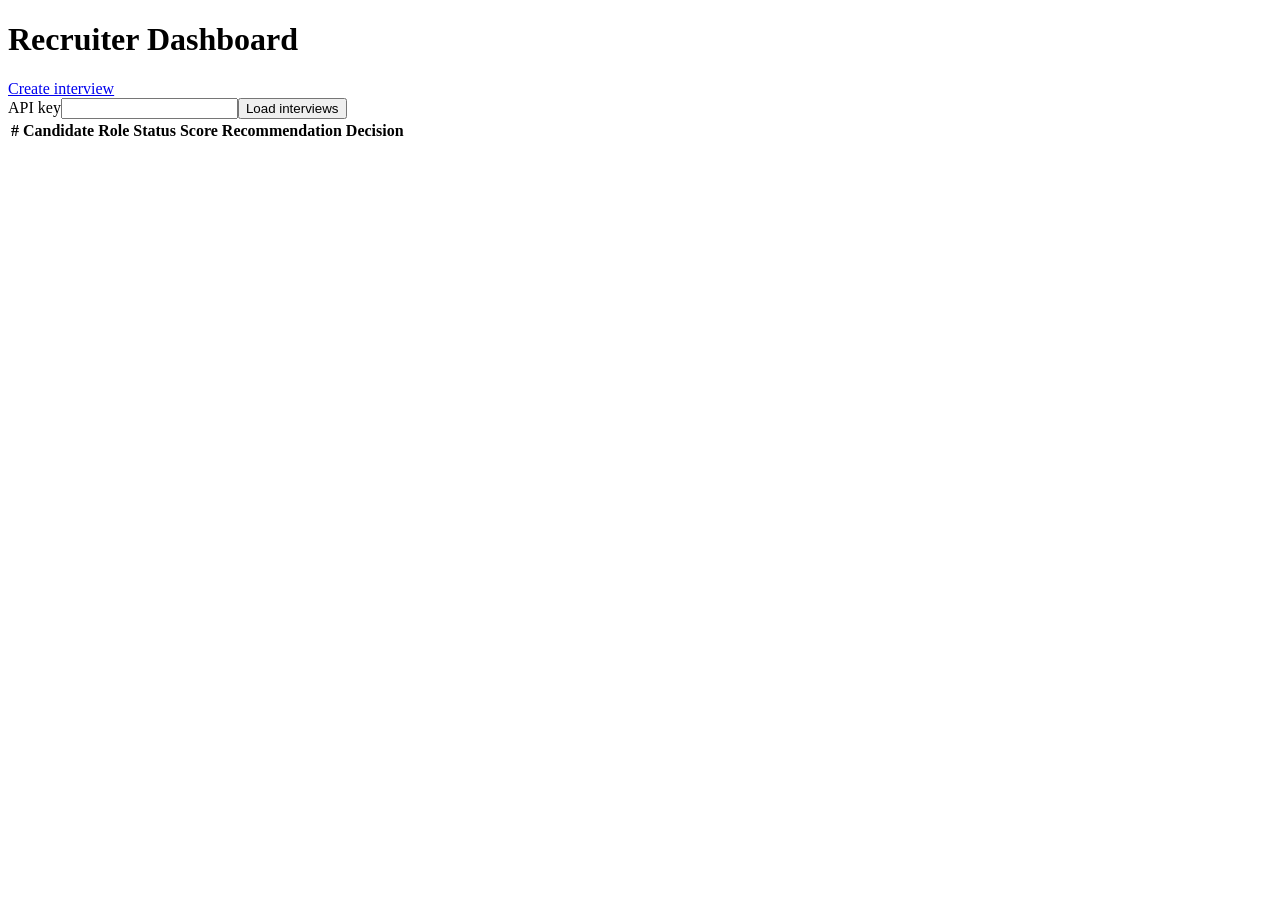
==== interview-system/app/static/dashboard.html @ 8efe0882 "first commit" ====
<!doctype html><html lang="en"><head><meta charset="utf-8"><meta name="viewport" content="width=device-width,initial-scale=1">
<title>Dashboard</title><link rel="stylesheet" href="/static/style.css"></head><body>
<header><h1>Recruiter Dashboard</h1><a href="/">Create interview</a></header>
<main><div class="card"><label>API key</label><input id="key" type="password"><button id="load">Load interviews</button></div>
<div class="card"><table><thead><tr><th>#</th><th>Candidate</th><th>Role</th><th>Status</th><th>Score</th><th>Recommendation</th><th>Decision</th></tr></thead><tbody id="rows"></tbody></table></div>
<div id="detail"></div></main>
<script>
const $=id=>document.getElementById(id),pct=x=>Math.round(x*100)+"%";$("key").value=sessionStorage.getItem("key")||"";
const H=()=>({"X-API-Key":$("key").value}),esc=s=>String(s??"").replace(/[&<>"]/g,c=>({"&":"&amp;","<":"&lt;",">":"&gt;",'"':"&quot;"}[c]));
async function load(){sessionStorage.setItem("key",$("key").value);const r=await fetch("/api/interviews",{headers:H()});if(!r.ok){alert("Unauthorized");return}
$("rows").innerHTML=(await r.json()).map(i=>`<tr class="click" onclick="show(${i.interview_id})"><td>${i.interview_id}</td><td>${esc(i.candidate_name)}</td><td>${esc(i.role)}</td><td>${i.status}</td><td>${i.overall_score==null?"-":pct(i.overall_score)}</td><td>${esc(i.recommendation||"-")}</td><td>${esc(i.recruiter_decision||"-")}</td></tr>`).join("")}
const bar=(l,v)=>`<div><b>${l}</b> ${pct(v)}<div class="bar"><i style="width:${pct(v)}"></i></div></div>`;
async function show(id){const d=await (await fetch(`/api/interviews/${id}/report`,{headers:H()})).json(),r=d.result;
$("detail").innerHTML=`<div class="card"><h2>${esc(d.candidate_name)} — ${esc(d.role)}</h2>`+(r?`<div class="score">${pct(r.overall_score)}</div>
<div class="grid">${bar("Technical",r.technical_score)}${bar("Relevance",r.relevance_score)}${bar("Problem solving",r.problem_solving_score)}${bar("Communication",r.communication_score)}</div>
<p><b>Strengths:</b> ${esc(r.strengths)}<br><b>Areas to improve:</b> ${esc(r.improvements)}</p><p class="pill">${esc(r.recommendation)}</p>
<p><button onclick="dec(${id},'advance')">Advance</button> <button class="sec" onclick="dec(${id},'hold')">Hold</button> <button class="sec" onclick="dec(${id},'reject')">Reject</button></p>`:`<p class="mut">Interview ${d.status}; no final result yet.</p>`)+
d.responses.map(x=>`<hr><p><b>Q${x.order_no}.</b> ${esc(x.question_text)}</p><p>${esc(x.answer_text)}</p><p class="mut">Score ${pct(x.overall_score)} · ${esc(x.feedback)}</p>`).join("")+
`<p class="mut">${esc(d.disclaimer)}</p></div>`;scrollTo(0,document.body.scrollHeight)}
async function dec(id,decision){await fetch(`/api/interviews/${id}/decision`,{method:"PATCH",headers:{...H(),"Content-Type":"application/json"},body:JSON.stringify({decision})});load();show(id)}
$("load").onclick=load;if($("key").value)load();
</script></body></html>
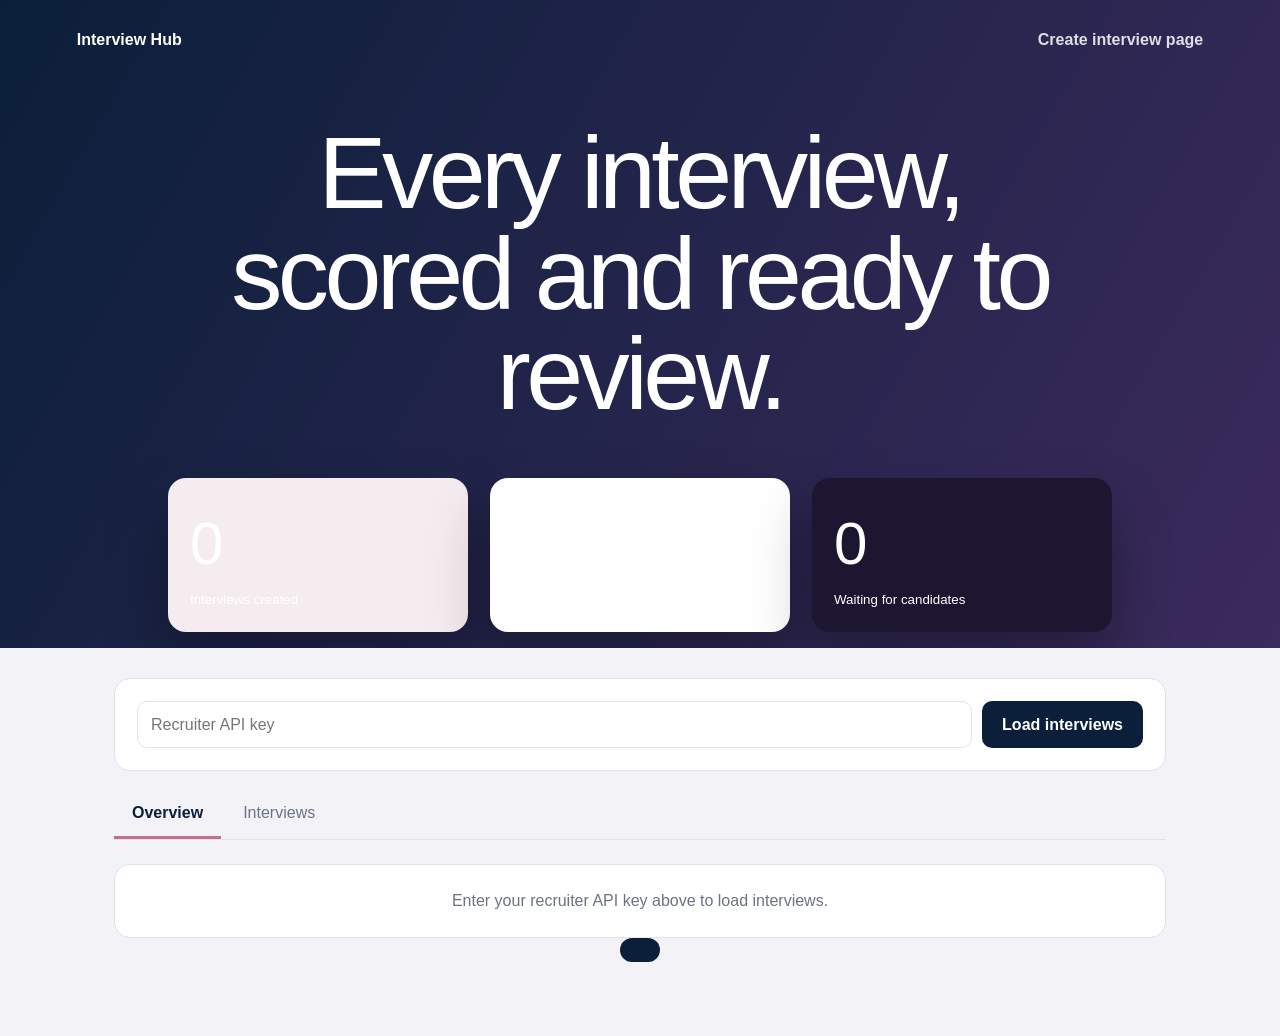
==== commit 87e93aca: "Revamp dashboard layout and styles" ====
--- a/interview-system/app/static/dashboard.html
+++ b/interview-system/app/static/dashboard.html
@@ -1,22 +1,114 @@
-<!doctype html><html lang="en"><head><meta charset="utf-8"><meta name="viewport" content="width=device-width,initial-scale=1">
-<title>Dashboard</title><link rel="stylesheet" href="/static/style.css"></head><body>
-<header><h1>Recruiter Dashboard</h1><a href="/">Create interview</a></header>
-<main><div class="card"><label>API key</label><input id="key" type="password"><button id="load">Load interviews</button></div>
-<div class="card"><table><thead><tr><th>#</th><th>Candidate</th><th>Role</th><th>Status</th><th>Score</th><th>Recommendation</th><th>Decision</th></tr></thead><tbody id="rows"></tbody></table></div>
-<div id="detail"></div></main>
+<!doctype html>
+<html lang="en">
+<head>
+<meta charset="utf-8">
+<meta name="viewport" content="width=device-width,initial-scale=1">
+<title>Recruiter dashboard</title>
+<style>
+:root{--ink:#0b1f3a;--rose:#c46f8f;--lilac:#b9a6ff;--paper:#f3f2f7;--mut:#6b7285;--line:#e3e1ec}
+*{box-sizing:border-box;margin:0}
+body{font-family:"Helvetica Neue",Helvetica,Arial,sans-serif;background:var(--paper);color:var(--ink);line-height:1.45}
+button,input,select,textarea{font:inherit;color:inherit}
+.hero{min-height:72vh;padding:28px 6vw 0;color:#fff;overflow:hidden;background:linear-gradient(120deg,#0b1f3a,#3b2a5c 45%,#7a4a78 75%,#c46f8f);background-size:220% 220%;animation:drift 18s ease-in-out infinite alternate}
+@keyframes drift{to{background-position:100% 50%}}
+.hero nav{display:flex;justify-content:space-between;font-weight:600}
+.hero nav a{color:#fff;text-decoration:none;opacity:.85}
+h1{font-weight:300;font-size:clamp(38px,8vw,108px);line-height:.98;letter-spacing:-.045em;text-align:center;margin:8vh auto 0;max-width:15ch}
+h1 span{display:inline-block;opacity:0;transform:translateY(60px);animation:rise .9s cubic-bezier(.2,.8,.2,1) forwards}
+@keyframes rise{to{opacity:1;transform:none}}
+.fan{display:flex;justify-content:center;gap:22px;margin-top:6vh;perspective:1100px}
+.fc{width:min(300px,28vw);min-height:150px;padding:22px;border-radius:18px;background:#f5ecef;transform:translateY(120px) rotateX(14deg);opacity:0;animation:up 1.1s .8s cubic-bezier(.2,.8,.2,1) forwards;box-shadow:0 30px 60px rgba(0,0,0,.3)}
+.fc:nth-child(2){animation-delay:1s;background:#fff}.fc:nth-child(3){animation-delay:1.2s;background:#1c1630;color:#fff}
+@keyframes up{to{opacity:1;transform:none}}
+.fc b{font-size:clamp(32px,5vw,60px);font-weight:300;letter-spacing:-.04em;display:block}
+.tilt{transition:transform .15s ease-out,box-shadow .2s}
+.app{max-width:1180px;margin:0 auto;padding:30px 5vw 80px}
+.card{background:#fff;border-radius:16px;padding:22px;border:1px solid var(--line);margin-bottom:18px}
+.grid{display:grid;gap:18px;grid-template-columns:repeat(auto-fit,minmax(210px,1fr))}
+.stat b{font-size:40px;font-weight:300;letter-spacing:-.04em;display:block}.stat span{color:var(--mut)}
+.tabs{display:flex;gap:4px;border-bottom:1px solid var(--line);margin:8px 0 24px}
+.tabs button{border:0;background:none;padding:12px 18px;cursor:pointer;color:var(--mut);font-size:16px;border-bottom:3px solid transparent}
+.tabs button.on{color:var(--ink);border-color:var(--rose);font-weight:600}
+h2{font-size:24px;font-weight:500;letter-spacing:-.02em;margin-bottom:14px}
+.row{display:flex;gap:10px;flex-wrap:wrap;margin-bottom:14px}
+input,select,textarea{padding:11px 13px;border-radius:10px;border:1px solid var(--line);background:#fff;min-width:150px;flex:1}
+.btn{border:0;border-radius:10px;padding:11px 20px;background:var(--ink);color:#fff;cursor:pointer;font-weight:600;flex:0 0 auto}
+.btn.ghost{background:#ece9f6;color:var(--ink)}
+button:focus-visible,input:focus-visible,select:focus-visible,textarea:focus-visible{outline:3px solid var(--lilac);outline-offset:2px}
+.tbl{overflow-x:auto}table{width:100%;border-collapse:collapse}
+th{text-align:left;color:var(--mut);font-weight:500;font-size:14px;padding:10px 8px;border-bottom:1px solid var(--line)}
+td{padding:12px 8px;border-bottom:1px solid var(--line)}
+.pill{padding:4px 12px;border-radius:99px;font-size:13px;font-weight:600;white-space:nowrap}
+.completed{background:#d8f6ec;color:#0f6b50}.pending{background:#ece9f6;color:#4d3d8a}.in_progress{background:#ffe9d6;color:#9a4a12}
+.bar{display:grid;grid-template-columns:110px 1fr 36px;gap:12px;align-items:center;margin-bottom:12px}
+.bar i{display:block;height:14px;border-radius:9px;background:linear-gradient(90deg,#3b2a5c,var(--rose));width:0;transition:width 1.1s cubic-bezier(.2,.8,.2,1)}
+.qa{border-top:1px solid var(--line);padding:14px 0}.qa p{margin:4px 0}.mut{color:var(--mut)}
+.empty{padding:24px;text-align:center;color:var(--mut)}code{word-break:break-all}
+.toast{position:fixed;left:50%;bottom:28px;transform:translate(-50%,90px);background:var(--ink);color:#fff;padding:12px 20px;border-radius:12px;transition:transform .35s;z-index:9}.toast.on{transform:translate(-50%,0)}
+@media(prefers-reduced-motion:reduce){*{animation-duration:.01s!important;animation-delay:0s!important;transition:none!important}}
+</style>
+</head>
+<body>
+<header class="hero">
+  <nav><span>Interview Hub</span><a href="/">Create interview page</a></nav>
+  <h1 id="h1"></h1>
+  <div class="fan" id="fan"></div>
+</header>
+<main class="app">
+  <div class="card"><div class="row" style="margin:0"><input id="key" type="password" placeholder="Recruiter API key" autocomplete="off"><button class="btn" id="kb">Load interviews</button></div></div>
+  <div class="tabs" id="tabs"></div>
+  <section id="view"></section>
+</main>
+<div class="toast" id="toast" role="status"></div>
 <script>
-const $=id=>document.getElementById(id),pct=x=>Math.round(x*100)+"%";$("key").value=sessionStorage.getItem("key")||"";
-const H=()=>({"X-API-Key":$("key").value}),esc=s=>String(s??"").replace(/[&<>"]/g,c=>({"&":"&amp;","<":"&lt;",">":"&gt;",'"':"&quot;"}[c]));
-async function load(){sessionStorage.setItem("key",$("key").value);const r=await fetch("/api/interviews",{headers:H()});if(!r.ok){alert("Unauthorized");return}
-$("rows").innerHTML=(await r.json()).map(i=>`<tr class="click" onclick="show(${i.interview_id})"><td>${i.interview_id}</td><td>${esc(i.candidate_name)}</td><td>${esc(i.role)}</td><td>${i.status}</td><td>${i.overall_score==null?"-":pct(i.overall_score)}</td><td>${esc(i.recommendation||"-")}</td><td>${esc(i.recruiter_decision||"-")}</td></tr>`).join("")}
-const bar=(l,v)=>`<div><b>${l}</b> ${pct(v)}<div class="bar"><i style="width:${pct(v)}"></i></div></div>`;
-async function show(id){const d=await (await fetch(`/api/interviews/${id}/report`,{headers:H()})).json(),r=d.result;
-$("detail").innerHTML=`<div class="card"><h2>${esc(d.candidate_name)} — ${esc(d.role)}</h2>`+(r?`<div class="score">${pct(r.overall_score)}</div>
-<div class="grid">${bar("Technical",r.technical_score)}${bar("Relevance",r.relevance_score)}${bar("Problem solving",r.problem_solving_score)}${bar("Communication",r.communication_score)}</div>
-<p><b>Strengths:</b> ${esc(r.strengths)}<br><b>Areas to improve:</b> ${esc(r.improvements)}</p><p class="pill">${esc(r.recommendation)}</p>
-<p><button onclick="dec(${id},'advance')">Advance</button> <button class="sec" onclick="dec(${id},'hold')">Hold</button> <button class="sec" onclick="dec(${id},'reject')">Reject</button></p>`:`<p class="mut">Interview ${d.status}; no final result yet.</p>`)+
-d.responses.map(x=>`<hr><p><b>Q${x.order_no}.</b> ${esc(x.question_text)}</p><p>${esc(x.answer_text)}</p><p class="mut">Score ${pct(x.overall_score)} · ${esc(x.feedback)}</p>`).join("")+
-`<p class="mut">${esc(d.disclaimer)}</p></div>`;scrollTo(0,document.body.scrollHeight)}
-async function dec(id,decision){await fetch(`/api/interviews/${id}/decision`,{method:"PATCH",headers:{...H(),"Content-Type":"application/json"},body:JSON.stringify({decision})});load();show(id)}
-$("load").onclick=load;if($("key").value)load();
-</script></body></html>
+const $=s=>document.querySelector(s),esc=s=>String(s==null?'':s).replace(/[&<>"']/g,c=>({'&':'&amp;','<':'&lt;','>':'&gt;','"':'&quot;',"'":'&#39;'}[c]));
+let key='',rows=[],tab='overview',flt='all',q='',lastLink='';
+try{key=sessionStorage.getItem('k')||''}catch(e){}
+const sc=v=>v==null?'-':Math.round(v*10)/10,nm=s=>String(s||'').replace('_',' ');
+function toast(m){const t=$('#toast');t.textContent=m;t.classList.add('on');clearTimeout(toast.t);toast.t=setTimeout(()=>t.classList.remove('on'),2600)}
+async function api(p,o){o=o||{};const r=await fetch(p,Object.assign({},o,{headers:{'Content-Type':'application/json','X-API-Key':key}}));if(r.status===401){toast('Wrong or missing API key');throw 0}if(!r.ok){toast('Request failed ('+r.status+')');throw 0}return r}
+async function load(){try{rows=await(await api('/api/interviews')).json();try{sessionStorage.setItem('k',key)}catch(e){}hero();draw()}catch(e){}}
+const done=()=>rows.filter(x=>x.status==='completed'),scored=()=>rows.filter(x=>x.overall_score!=null);
+const avg=()=>{const d=scored();return d.length?sc(d.reduce((s,x)=>s+x.overall_score,0)/d.length):0};
+function count(){document.querySelectorAll('[data-n]').forEach(el=>{const n=+el.dataset.n,t0=performance.now();(function f(t){const p=Math.min((t-t0)/900,1);el.textContent=Math.round(n*(1-Math.pow(1-p,3)));if(p<1)requestAnimationFrame(f)})(t0)})}
+function bars(){requestAnimationFrame(()=>requestAnimationFrame(()=>document.querySelectorAll('.bar i').forEach(i=>i.style.width=i.dataset.w+'%')))}
+function hero(){
+ if(!hero.d){hero.d=1;$('#h1').innerHTML='Every interview, scored and ready to review.'.split(' ').map((w,i)=>`<span style="animation-delay:${i*.09}s">${w}</span>`).join(' ')}
+ const c=[[rows.length,'Interviews created'],[done().length,'Completed'],[rows.length-done().length,'Waiting for candidates']];
+ $('#fan').innerHTML=c.map(x=>`<div class="fc tilt"><b data-n="${x[0]}">0</b><small>${x[1]}</small></div>`).join('');count()}
+function draw(){
+ $('#tabs').innerHTML=[['overview','Overview'],['interviews','Interviews']].map(t=>`<button class="${tab===t[0]?'on':''}" onclick="tab='${t[0]}';draw()">${t[1]}</button>`).join('');
+ $('#view').innerHTML=key?(tab==='overview'?overview():interviews()):'<div class="card empty">Enter your recruiter API key above to load interviews.</div>';
+ count();bars();if(tab==='interviews'&&key)body()}
+function overview(){
+ const st=['completed','in_progress','pending'],mx=Math.max(1,...st.map(s=>rows.filter(x=>x.status===s).length)),top=[...scored()].sort((a,b)=>b.overall_score-a.overall_score).slice(0,3);
+ return `<div class="grid"><div class="card stat tilt"><b data-n="${rows.length}">0</b><span>Interviews</span></div><div class="card stat tilt"><b data-n="${done().length}">0</b><span>Completed</span></div><div class="card stat tilt"><b>${avg()}</b><span>Average score</span></div><div class="card stat tilt"><b data-n="${rows.filter(x=>x.recruiter_decision==='advance').length}">0</b><span>Advanced</span></div></div>
+ <div class="grid"><div class="card"><h2>Interviews by status</h2>${st.map(s=>{const n=rows.filter(x=>x.status===s).length;return `<div class="bar"><span>${nm(s)}</span><i data-w="${n/mx*100}"></i><b>${n}</b></div>`}).join('')}</div>
+ <div class="card"><h2>Top candidates</h2>${top.length?top.map(x=>`<div class="bar" style="grid-template-columns:1fr auto"><span>${esc(x.candidate_name)}<br><small class="mut">${esc(x.role)}</small></span><b>${sc(x.overall_score)}</b></div>`).join(''):'<div class="empty">Scores appear here after the first completed interview.</div>'}</div></div>`}
+function interviews(){
+ return `<h2>Interviews</h2><div class="card"><div class="row" style="margin:0"><input id="cn" placeholder="Candidate name"><input id="ce" type="email" placeholder="Candidate email"><input id="cr" placeholder="Role" value="Data Analyst"><input id="cq" type="number" min="1" max="15" value="5" style="max-width:110px"><button class="btn" onclick="addIv()">Create interview link</button></div>
+ ${lastLink?`<p style="margin-top:14px">Send this link to the candidate:<br><code>${esc(lastLink)}</code> <button class="btn ghost" onclick="copyL()">Copy link</button></p>`:''}</div>
+ <div class="row"><input id="sq" placeholder="Search candidate, email or role" value="${esc(q)}" oninput="q=this.value;body()"><select onchange="flt=this.value;body()">${['all','pending','in_progress','completed'].map(s=>`<option value="${s}" ${flt===s?'selected':''}>${nm(s)}</option>`).join('')}</select></div>
+ <div class="card tbl"><table><thead><tr><th>Candidate</th><th>Role</th><th>Status</th><th>Score</th><th>Recommendation</th><th>Decision</th><th></th></tr></thead><tbody id="tb"></tbody></table></div><div id="rep"></div>`}
+function body(){const t=$('#tb');if(!t)return;const l=rows.filter(x=>(flt==='all'||x.status===flt)&&(x.candidate_name+x.email+x.role).toLowerCase().includes(q.toLowerCase()));
+ t.innerHTML=l.length?l.map(x=>`<tr><td>${esc(x.candidate_name)}<br><small class="mut">${esc(x.email)}</small></td><td>${esc(x.role)}</td><td><span class="pill ${esc(x.status)}">${nm(esc(x.status))}</span></td><td>${sc(x.overall_score)}</td><td>${esc(x.recommendation||'-')}</td><td>${esc(x.recruiter_decision||'-')}</td><td><button class="btn ghost" onclick="openRep(${+x.interview_id})">View</button></td></tr>`).join(''):'<tr><td colspan="7" class="empty">No interviews match. Create one above.</td></tr>'}
+async function addIv(){const name=$('#cn').value.trim(),email=$('#ce').value.trim(),role=$('#cr').value.trim();if(!name||!email||!role)return toast('Enter name, email and role');
+ try{const d=await(await api('/api/interviews',{method:'POST',body:JSON.stringify({name,email,role,num_questions:+$('#cq').value||5})})).json();lastLink=`${location.origin}/interview?id=${d.interview_id}&token=${encodeURIComponent(d.access_token)}`;toast('Interview link created');await load()}catch(e){}}
+function copyL(){try{navigator.clipboard.writeText(lastLink).then(()=>toast('Link copied'),()=>toast('Select the link and copy it'))}catch(e){toast('Select the link and copy it')}}
+async function openRep(id){try{const r=await(await api(`/api/interviews/${id}/report`)).json(),s=r.result;
+ $('#rep').innerHTML=`<div class="card"><h2>${esc(r.candidate_name)} &middot; ${esc(r.role)}</h2>
+ ${s?`<div class="grid"><div class="stat"><b>${sc(s.overall_score)}</b><span>Overall</span></div><div class="stat"><b>${sc(s.technical_score)}</b><span>Technical</span></div><div class="stat"><b>${sc(s.relevance_score)}</b><span>Relevance</span></div><div class="stat"><b>${sc(s.problem_solving_score)}</b><span>Problem solving</span></div><div class="stat"><b>${sc(s.communication_score)}</b><span>Communication</span></div></div>
+ <p style="margin-top:14px"><b>Recommendation:</b> ${esc(s.recommendation)}</p><p><b>Strengths:</b> ${esc(s.strengths)}</p><p><b>To improve:</b> ${esc(s.improvements)}</p>`:'<p class="mut">No final result yet. The interview is '+nm(esc(r.status))+'.</p>'}
+ ${r.responses.map(x=>`<div class="qa"><p><b>Q${x.order_no}.</b> ${esc(x.question_text)}</p><p>${esc(x.answer_text)}</p><p class="mut">Score ${sc(x.overall_score)} &middot; ${esc(x.feedback)}</p></div>`).join('')}
+ ${s?`<div class="row" style="margin-top:14px"><select id="dc">${['advance','hold','reject'].map(d=>`<option ${s.recruiter_decision===d?'selected':''}>${d}</option>`).join('')}</select><input id="dn" placeholder="Notes" value="${esc(s.recruiter_notes||'')}"><button class="btn" onclick="decide(${id})">Save decision</button></div>`:''}
+ <button class="btn ghost" onclick="tr(${id})">Download transcript</button></div>`;$('#rep').scrollIntoView({behavior:'smooth'})}catch(e){}}
+async function decide(id){try{await api(`/api/interviews/${id}/decision`,{method:'PATCH',body:JSON.stringify({decision:$('#dc').value,notes:$('#dn').value||null})});toast('Decision saved');await load();openRep(id)}catch(e){}}
+async function tr(id){try{const t=await(await api(`/api/interviews/${id}/transcript`)).text(),a=document.createElement('a');a.href=URL.createObjectURL(new Blob([t],{type:'text/plain'}));a.download=`interview-${id}-transcript.txt`;a.click()}catch(e){}}
+$('#kb').onclick=()=>{key=$('#key').value.trim();load()};
+$('#key').addEventListener('keydown',e=>{if(e.key==='Enter')$('#kb').click()});
+document.addEventListener('mousemove',e=>{const t=e.target.closest&&e.target.closest('.tilt');if(!t)return;const r=t.getBoundingClientRect(),x=(e.clientX-r.left)/r.width-.5,y=(e.clientY-r.top)/r.height-.5;t.style.animation='none';t.style.opacity=1;t.style.transform=`perspective(700px) rotateX(${(-y*12).toFixed(1)}deg) rotateY(${(x*14).toFixed(1)}deg) translateY(-4px)`;t.style.boxShadow='0 24px 40px rgba(11,31,58,.22)'});
+document.addEventListener('mouseout',e=>{const t=e.target.closest&&e.target.closest('.tilt');if(t&&!t.contains(e.relatedTarget)){t.style.transform='';t.style.boxShadow=''}});
+hero();draw();if(key){$('#key').value=key;load()}
+</script>
+</body>
+</html>
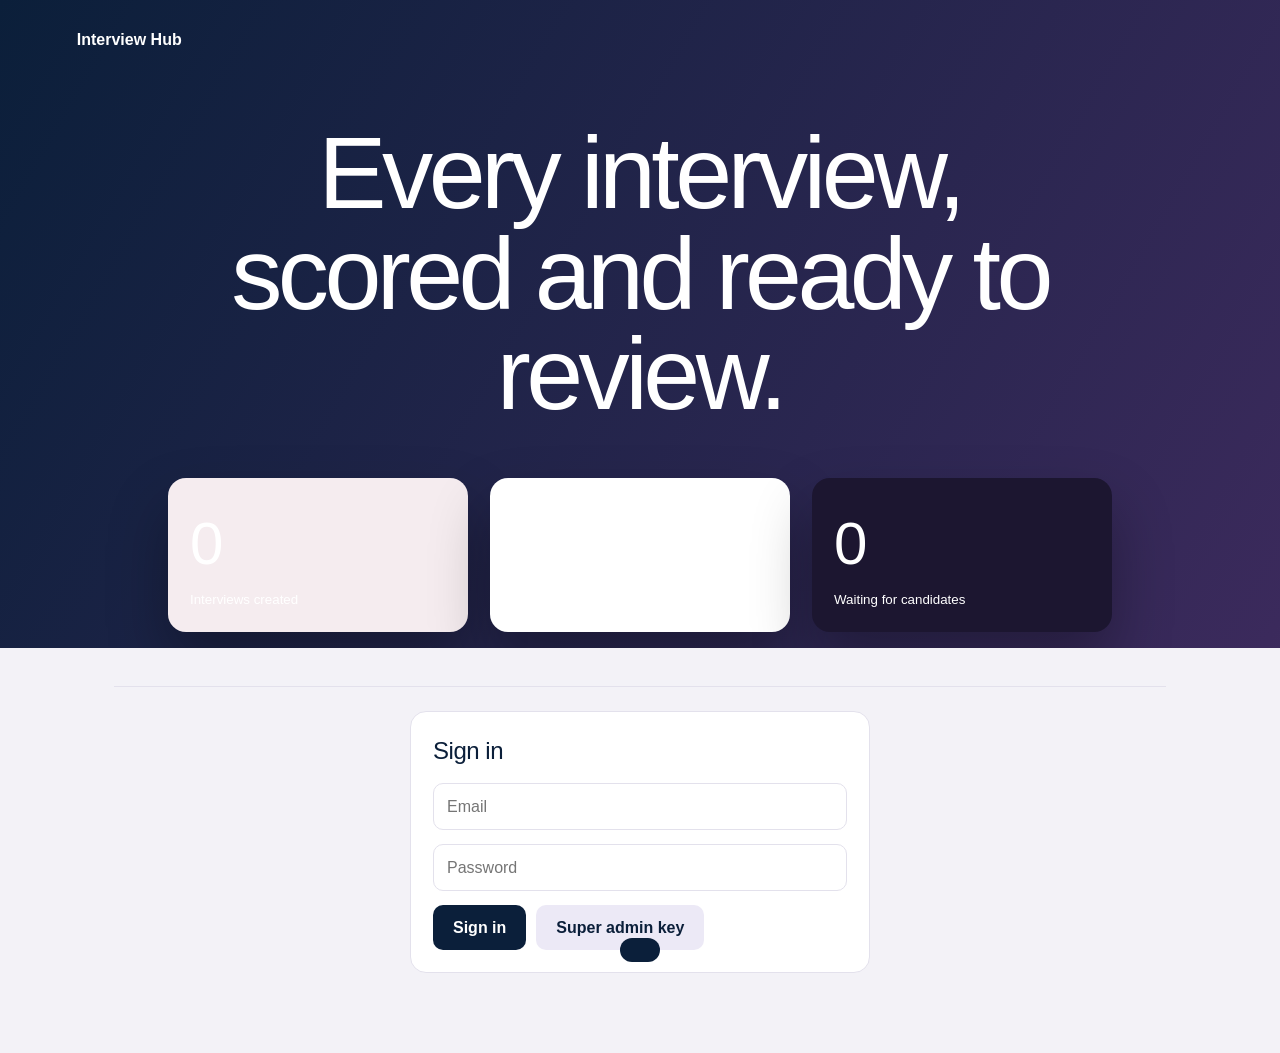
==== commit e87b55aa: "Fix lint errors and install new dashboard" ====
--- a/interview-system/app/static/dashboard.html
+++ b/interview-system/app/static/dashboard.html
@@ -50,24 +50,27 @@
 </head>
 <body>
 <header class="hero">
-  <nav><span>Interview Hub</span><a href="/">Create interview page</a></nav>
+  <nav><span>Interview Hub</span><span id="who"></span></nav>
   <h1 id="h1"></h1>
   <div class="fan" id="fan"></div>
 </header>
 <main class="app">
-  <div class="card"><div class="row" style="margin:0"><input id="key" type="password" placeholder="Recruiter API key" autocomplete="off"><button class="btn" id="kb">Load interviews</button></div></div>
   <div class="tabs" id="tabs"></div>
   <section id="view"></section>
 </main>
 <div class="toast" id="toast" role="status"></div>
 <script>
 const $=s=>document.querySelector(s),esc=s=>String(s==null?'':s).replace(/[&<>"']/g,c=>({'&':'&amp;','<':'&lt;','>':'&gt;','"':'&quot;',"'":'&#39;'}[c]));
-let key='',rows=[],tab='overview',flt='all',q='',lastLink='';
-try{key=sessionStorage.getItem('k')||''}catch(e){}
+let tok='',me=null,rows=[],ags=[],recs=[],tab='overview',flt='all',q='',lastLink='',mode='rec';
+try{tok=sessionStorage.getItem('t')||''}catch(e){}
+const sup=()=>me&&me.role==='super_admin';
 const sc=v=>v==null?'-':Math.round(v*10)/10,nm=s=>String(s||'').replace('_',' ');
 function toast(m){const t=$('#toast');t.textContent=m;t.classList.add('on');clearTimeout(toast.t);toast.t=setTimeout(()=>t.classList.remove('on'),2600)}
-async function api(p,o){o=o||{};const r=await fetch(p,Object.assign({},o,{headers:{'Content-Type':'application/json','X-API-Key':key}}));if(r.status===401){toast('Wrong or missing API key');throw 0}if(!r.ok){toast('Request failed ('+r.status+')');throw 0}return r}
-async function load(){try{rows=await(await api('/api/interviews')).json();try{sessionStorage.setItem('k',key)}catch(e){}hero();draw()}catch(e){}}
+async function api(p,o){o=o||{};const h={'Content-Type':'application/json'};if(tok)h.Authorization='Bearer '+tok;const r=await fetch(p,Object.assign({},o,{headers:h}));if(r.status===401&&tok){out();toast('Session ended - sign in again');throw 0}if(!r.ok){let m='Request failed ('+r.status+')';try{m=(await r.json()).detail||m}catch(e){}toast(typeof m==='string'?m:'Please check the form values');throw 0}return r}
+function out(){tok='';me=null;try{sessionStorage.removeItem('t')}catch(e){}$('#who').innerHTML='';draw()}
+async function login(){const b=mode==='key'?{api_key:$('#lk').value.trim()}:{email:$('#le').value.trim(),password:$('#lp').value};try{const r=await fetch('/api/auth/login',{method:'POST',headers:{'Content-Type':'application/json'},body:JSON.stringify(b)}),d=await r.json();if(!r.ok)return toast(typeof d.detail==='string'?d.detail:'Sign in failed');tok=d.token;try{sessionStorage.setItem('t',tok)}catch(e){}await boot()}catch(e){toast('Sign in failed')}}
+async function boot(){try{me=await(await api('/api/auth/me')).json()}catch(e){return}tab='overview';$('#who').innerHTML=esc(me.name)+(me.agency?' &middot; '+esc(me.agency):'')+' &nbsp; <a href="#" onclick="out();return false">Sign out</a>';await load()}
+async function load(){try{rows=await(await api('/api/interviews')).json();if(sup()){ags=await(await api('/api/admin/agencies')).json();recs=await(await api('/api/admin/recruiters')).json()}hero();draw()}catch(e){}}
 const done=()=>rows.filter(x=>x.status==='completed'),scored=()=>rows.filter(x=>x.overall_score!=null);
 const avg=()=>{const d=scored();return d.length?sc(d.reduce((s,x)=>s+x.overall_score,0)/d.length):0};
 function count(){document.querySelectorAll('[data-n]').forEach(el=>{const n=+el.dataset.n,t0=performance.now();(function f(t){const p=Math.min((t-t0)/900,1);el.textContent=Math.round(n*(1-Math.pow(1-p,3)));if(p<1)requestAnimationFrame(f)})(t0)})}
@@ -77,9 +80,19 @@
  const c=[[rows.length,'Interviews created'],[done().length,'Completed'],[rows.length-done().length,'Waiting for candidates']];
  $('#fan').innerHTML=c.map(x=>`<div class="fc tilt"><b data-n="${x[0]}">0</b><small>${x[1]}</small></div>`).join('');count()}
 function draw(){
- $('#tabs').innerHTML=[['overview','Overview'],['interviews','Interviews']].map(t=>`<button class="${tab===t[0]?'on':''}" onclick="tab='${t[0]}';draw()">${t[1]}</button>`).join('');
- $('#view').innerHTML=key?(tab==='overview'?overview():interviews()):'<div class="card empty">Enter your recruiter API key above to load interviews.</div>';
- count();bars();if(tab==='interviews'&&key)body()}
+ const T=sup()?[['overview','Overview'],['interviews','Interviews'],['agencies','Agencies'],['recruiters','Recruiters']]:[['overview','Overview'],['interviews','Interviews']];
+ $('#tabs').innerHTML=me?T.map(t=>`<button class="${tab===t[0]?'on':''}" onclick="tab='${t[0]}';draw()">${t[1]}</button>`).join(''):'';
+ $('#view').innerHTML=!me?loginV():tab==='overview'?overview():tab==='interviews'?interviews():tab==='agencies'?agenciesV():recsV();
+ count();bars();if(me&&tab==='interviews')body()}
+function loginV(){return `<div class="card" style="max-width:460px;margin:0 auto"><h2>Sign in</h2>${mode==='key'?'<div class="row"><input id="lk" type="password" placeholder="Super admin API key" autocomplete="off"></div>':'<div class="row"><input id="le" type="email" placeholder="Email" autocomplete="username"></div><div class="row"><input id="lp" type="password" placeholder="Password" autocomplete="current-password"></div>'}<div class="row" style="margin:0"><button class="btn" onclick="login()">Sign in</button><button class="btn ghost" onclick="mode=mode==='key'?'rec':'key';draw()">${mode==='key'?'Recruiter sign in':'Super admin key'}</button></div></div>`}
+function agenciesV(){return `<h2>Agencies</h2><div class="card"><div class="row" style="margin:0"><input id="an" placeholder="Agency name"><input id="as" type="number" min="1" max="500" value="5" style="max-width:130px" title="Recruiter seats"><button class="btn" onclick="addAg()">Add agency</button></div></div><div class="card tbl"><table><thead><tr><th>Agency</th><th>Seats used</th><th>Interviews</th><th>Status</th><th></th></tr></thead><tbody>${ags.length?ags.map(a=>`<tr><td>${esc(a.name)}</td><td>${a.active_recruiters} / ${a.max_recruiters}</td><td>${a.interviews}</td><td><span class="pill ${a.active?'completed':'pending'}">${a.active?'active':'disabled'}</span></td><td><button class="btn ghost" onclick="seats(${a.id},${a.max_recruiters})">Seats</button> <button class="btn ghost" onclick="pa(${a.id},{active:${!a.active}})">${a.active?'Disable':'Enable'}</button></td></tr>`).join(''):'<tr><td colspan="5" class="empty">No agencies yet. Add the first one above.</td></tr>'}</tbody></table></div>`}
+function recsV(){return `<h2>Recruiters</h2><div class="card"><div class="row" style="margin:0"><select id="ra">${ags.filter(a=>a.active).map(a=>`<option value="${a.id}">${esc(a.name)}</option>`).join('')}</select><input id="rn" placeholder="Name"><input id="re" type="email" placeholder="Login email"><input id="rp" placeholder="Temporary password (8+ chars)"><button class="btn" onclick="addRec()">Add recruiter</button></div></div><div class="card tbl"><table><thead><tr><th>Recruiter</th><th>Agency</th><th>Interviews</th><th>Status</th><th></th></tr></thead><tbody>${recs.length?recs.map(r=>`<tr><td>${esc(r.name)}<br><small class="mut">${esc(r.email)}</small></td><td>${esc(r.agency)}</td><td>${r.interviews}</td><td><span class="pill ${r.active?'completed':'pending'}">${r.active?'active':'disabled'}</span></td><td><button class="btn ghost" onclick="pw(${r.id})">Reset password</button> <button class="btn ghost" onclick="pr(${r.id},{active:${!r.active}})">${r.active?'Disable':'Enable'}</button></td></tr>`).join(''):'<tr><td colspan="5" class="empty">No recruiters yet. Add an agency first, then its recruiters.</td></tr>'}</tbody></table></div>`}
+async function addAg(){const name=$('#an').value.trim();if(!name)return toast('Enter an agency name');try{await api('/api/admin/agencies',{method:'POST',body:JSON.stringify({name,max_recruiters:+$('#as').value||5})});toast('Agency added');await load()}catch(e){}}
+async function pa(id,b){try{await api('/api/admin/agencies/'+id,{method:'PATCH',body:JSON.stringify(b)});await load()}catch(e){}}
+function seats(id,n){const v=+prompt('Recruiter seats for this agency',n);if(v>0)pa(id,{max_recruiters:v})}
+async function addRec(){const b={agency_id:+$('#ra').value,name:$('#rn').value.trim(),email:$('#re').value.trim(),password:$('#rp').value};if(!b.agency_id||!b.name||!b.email||b.password.length<8)return toast('Fill every field (password 8+ characters)');try{await api('/api/admin/recruiters',{method:'POST',body:JSON.stringify(b)});toast('Recruiter added');await load()}catch(e){}}
+async function pr(id,b){try{await api('/api/admin/recruiters/'+id,{method:'PATCH',body:JSON.stringify(b)});toast('Saved');await load()}catch(e){}}
+function pw(id){const v=prompt('New password (8+ characters)');if(!v)return;if(v.length<8)return toast('Password too short');pr(id,{password:v})}
 function overview(){
  const st=['completed','in_progress','pending'],mx=Math.max(1,...st.map(s=>rows.filter(x=>x.status===s).length)),top=[...scored()].sort((a,b)=>b.overall_score-a.overall_score).slice(0,3);
  return `<div class="grid"><div class="card stat tilt"><b data-n="${rows.length}">0</b><span>Interviews</span></div><div class="card stat tilt"><b data-n="${done().length}">0</b><span>Completed</span></div><div class="card stat tilt"><b>${avg()}</b><span>Average score</span></div><div class="card stat tilt"><b data-n="${rows.filter(x=>x.recruiter_decision==='advance').length}">0</b><span>Advanced</span></div></div>
@@ -89,9 +102,9 @@
  return `<h2>Interviews</h2><div class="card"><div class="row" style="margin:0"><input id="cn" placeholder="Candidate name"><input id="ce" type="email" placeholder="Candidate email"><input id="cr" placeholder="Role" value="Data Analyst"><input id="cq" type="number" min="1" max="15" value="5" style="max-width:110px"><button class="btn" onclick="addIv()">Create interview link</button></div>
  ${lastLink?`<p style="margin-top:14px">Send this link to the candidate:<br><code>${esc(lastLink)}</code> <button class="btn ghost" onclick="copyL()">Copy link</button></p>`:''}</div>
  <div class="row"><input id="sq" placeholder="Search candidate, email or role" value="${esc(q)}" oninput="q=this.value;body()"><select onchange="flt=this.value;body()">${['all','pending','in_progress','completed'].map(s=>`<option value="${s}" ${flt===s?'selected':''}>${nm(s)}</option>`).join('')}</select></div>
- <div class="card tbl"><table><thead><tr><th>Candidate</th><th>Role</th><th>Status</th><th>Score</th><th>Recommendation</th><th>Decision</th><th></th></tr></thead><tbody id="tb"></tbody></table></div><div id="rep"></div>`}
+ <div class="card tbl"><table><thead><tr><th>Candidate</th>${sup()?'<th>Recruiter</th>':''}<th>Role</th><th>Status</th><th>Score</th><th>Recommendation</th><th>Decision</th><th></th></tr></thead><tbody id="tb"></tbody></table></div><div id="rep"></div>`}
 function body(){const t=$('#tb');if(!t)return;const l=rows.filter(x=>(flt==='all'||x.status===flt)&&(x.candidate_name+x.email+x.role).toLowerCase().includes(q.toLowerCase()));
- t.innerHTML=l.length?l.map(x=>`<tr><td>${esc(x.candidate_name)}<br><small class="mut">${esc(x.email)}</small></td><td>${esc(x.role)}</td><td><span class="pill ${esc(x.status)}">${nm(esc(x.status))}</span></td><td>${sc(x.overall_score)}</td><td>${esc(x.recommendation||'-')}</td><td>${esc(x.recruiter_decision||'-')}</td><td><button class="btn ghost" onclick="openRep(${+x.interview_id})">View</button></td></tr>`).join(''):'<tr><td colspan="7" class="empty">No interviews match. Create one above.</td></tr>'}
+ t.innerHTML=l.length?l.map(x=>`<tr><td>${esc(x.candidate_name)}<br><small class="mut">${esc(x.email)}</small></td>${sup()?`<td>${esc(x.recruiter_name||'-')}<br><small class="mut">${esc(x.agency_name||'')}</small></td>`:''}<td>${esc(x.role)}</td><td><span class="pill ${esc(x.status)}">${nm(esc(x.status))}</span></td><td>${sc(x.overall_score)}</td><td>${esc(x.recommendation||'-')}</td><td>${esc(x.recruiter_decision||'-')}</td><td><button class="btn ghost" onclick="openRep(${+x.interview_id})">View</button></td></tr>`).join(''):'<tr><td colspan="8" class="empty">No interviews match. Create one above.</td></tr>'}
 async function addIv(){const name=$('#cn').value.trim(),email=$('#ce').value.trim(),role=$('#cr').value.trim();if(!name||!email||!role)return toast('Enter name, email and role');
  try{const d=await(await api('/api/interviews',{method:'POST',body:JSON.stringify({name,email,role,num_questions:+$('#cq').value||5})})).json();lastLink=`${location.origin}/interview?id=${d.interview_id}&token=${encodeURIComponent(d.access_token)}`;toast('Interview link created');await load()}catch(e){}}
 function copyL(){try{navigator.clipboard.writeText(lastLink).then(()=>toast('Link copied'),()=>toast('Select the link and copy it'))}catch(e){toast('Select the link and copy it')}}
@@ -104,11 +117,10 @@
  <button class="btn ghost" onclick="tr(${id})">Download transcript</button></div>`;$('#rep').scrollIntoView({behavior:'smooth'})}catch(e){}}
 async function decide(id){try{await api(`/api/interviews/${id}/decision`,{method:'PATCH',body:JSON.stringify({decision:$('#dc').value,notes:$('#dn').value||null})});toast('Decision saved');await load();openRep(id)}catch(e){}}
 async function tr(id){try{const t=await(await api(`/api/interviews/${id}/transcript`)).text(),a=document.createElement('a');a.href=URL.createObjectURL(new Blob([t],{type:'text/plain'}));a.download=`interview-${id}-transcript.txt`;a.click()}catch(e){}}
-$('#kb').onclick=()=>{key=$('#key').value.trim();load()};
-$('#key').addEventListener('keydown',e=>{if(e.key==='Enter')$('#kb').click()});
+document.addEventListener('keydown',e=>{if(e.key==='Enter'&&['le','lp','lk'].includes(e.target.id))login()});
 document.addEventListener('mousemove',e=>{const t=e.target.closest&&e.target.closest('.tilt');if(!t)return;const r=t.getBoundingClientRect(),x=(e.clientX-r.left)/r.width-.5,y=(e.clientY-r.top)/r.height-.5;t.style.animation='none';t.style.opacity=1;t.style.transform=`perspective(700px) rotateX(${(-y*12).toFixed(1)}deg) rotateY(${(x*14).toFixed(1)}deg) translateY(-4px)`;t.style.boxShadow='0 24px 40px rgba(11,31,58,.22)'});
 document.addEventListener('mouseout',e=>{const t=e.target.closest&&e.target.closest('.tilt');if(t&&!t.contains(e.relatedTarget)){t.style.transform='';t.style.boxShadow=''}});
-hero();draw();if(key){$('#key').value=key;load()}
+hero();draw();if(tok)boot();
 </script>
 </body>
 </html>
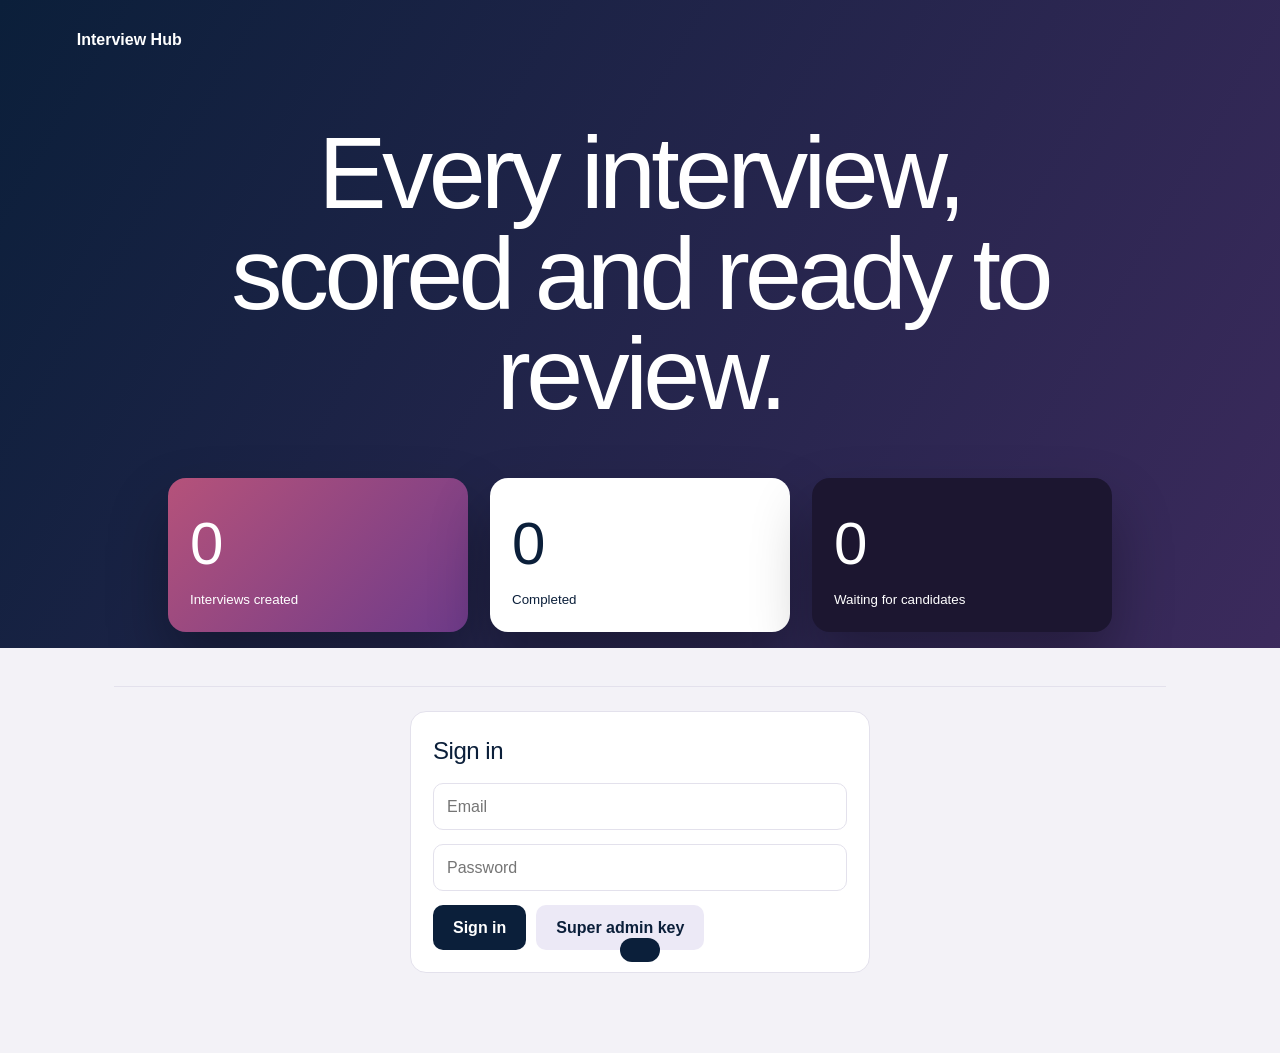
==== commit 74b03b65: "Add coding round screens" ====
--- a/interview-system/app/static/dashboard.html
+++ b/interview-system/app/static/dashboard.html
@@ -17,8 +17,8 @@
 h1 span{display:inline-block;opacity:0;transform:translateY(60px);animation:rise .9s cubic-bezier(.2,.8,.2,1) forwards}
 @keyframes rise{to{opacity:1;transform:none}}
 .fan{display:flex;justify-content:center;gap:22px;margin-top:6vh;perspective:1100px}
-.fc{width:min(300px,28vw);min-height:150px;padding:22px;border-radius:18px;background:#f5ecef;transform:translateY(120px) rotateX(14deg);opacity:0;animation:up 1.1s .8s cubic-bezier(.2,.8,.2,1) forwards;box-shadow:0 30px 60px rgba(0,0,0,.3)}
-.fc:nth-child(2){animation-delay:1s;background:#fff}.fc:nth-child(3){animation-delay:1.2s;background:#1c1630;color:#fff}
+.fc{width:min(300px,28vw);min-height:150px;padding:22px;border-radius:18px;background:linear-gradient(135deg,#b5527a,#6e3b8a);color:#fff;transform:translateY(120px) rotateX(14deg);opacity:0;animation:up 1.1s .8s cubic-bezier(.2,.8,.2,1) forwards;box-shadow:0 30px 60px rgba(0,0,0,.3)}
+.fc:nth-child(2){animation-delay:1s;background:#fff;color:var(--ink)}.fc:nth-child(3){animation-delay:1.2s;background:#1c1630;color:#fff}
 @keyframes up{to{opacity:1;transform:none}}
 .fc b{font-size:clamp(32px,5vw,60px);font-weight:300;letter-spacing:-.04em;display:block}
 .tilt{transition:transform .15s ease-out,box-shadow .2s}
@@ -99,19 +99,20 @@
  <div class="grid"><div class="card"><h2>Interviews by status</h2>${st.map(s=>{const n=rows.filter(x=>x.status===s).length;return `<div class="bar"><span>${nm(s)}</span><i data-w="${n/mx*100}"></i><b>${n}</b></div>`}).join('')}</div>
  <div class="card"><h2>Top candidates</h2>${top.length?top.map(x=>`<div class="bar" style="grid-template-columns:1fr auto"><span>${esc(x.candidate_name)}<br><small class="mut">${esc(x.role)}</small></span><b>${sc(x.overall_score)}</b></div>`).join(''):'<div class="empty">Scores appear here after the first completed interview.</div>'}</div></div>`}
 function interviews(){
- return `<h2>Interviews</h2><div class="card"><div class="row" style="margin:0"><input id="cn" placeholder="Candidate name"><input id="ce" type="email" placeholder="Candidate email"><input id="cr" placeholder="Role" value="Data Analyst"><input id="cq" type="number" min="1" max="15" value="5" style="max-width:110px"><button class="btn" onclick="addIv()">Create interview link</button></div>
+ return `<h2>Interviews</h2><div class="card"><div class="row" style="margin:0"><input id="cn" placeholder="Candidate name"><input id="ce" type="email" placeholder="Candidate email"><input id="cr" placeholder="Role" value="Data Analyst"><input id="cq" type="number" min="1" max="15" value="5" style="max-width:110px"><select id="cd" title="Coding round" style="max-width:170px"><option value="">No coding round</option><option value="easy">Coding: Easy</option><option value="medium">Coding: Medium</option><option value="hard">Coding: Hard</option></select><button class="btn" onclick="addIv()">Create interview link</button></div>
  ${lastLink?`<p style="margin-top:14px">Send this link to the candidate:<br><code>${esc(lastLink)}</code> <button class="btn ghost" onclick="copyL()">Copy link</button></p>`:''}</div>
  <div class="row"><input id="sq" placeholder="Search candidate, email or role" value="${esc(q)}" oninput="q=this.value;body()"><select onchange="flt=this.value;body()">${['all','pending','in_progress','completed'].map(s=>`<option value="${s}" ${flt===s?'selected':''}>${nm(s)}</option>`).join('')}</select></div>
  <div class="card tbl"><table><thead><tr><th>Candidate</th>${sup()?'<th>Recruiter</th>':''}<th>Role</th><th>Status</th><th>Score</th><th>Recommendation</th><th>Decision</th><th></th></tr></thead><tbody id="tb"></tbody></table></div><div id="rep"></div>`}
 function body(){const t=$('#tb');if(!t)return;const l=rows.filter(x=>(flt==='all'||x.status===flt)&&(x.candidate_name+x.email+x.role).toLowerCase().includes(q.toLowerCase()));
  t.innerHTML=l.length?l.map(x=>`<tr><td>${esc(x.candidate_name)}<br><small class="mut">${esc(x.email)}</small></td>${sup()?`<td>${esc(x.recruiter_name||'-')}<br><small class="mut">${esc(x.agency_name||'')}</small></td>`:''}<td>${esc(x.role)}</td><td><span class="pill ${esc(x.status)}">${nm(esc(x.status))}</span></td><td>${sc(x.overall_score)}</td><td>${esc(x.recommendation||'-')}</td><td>${esc(x.recruiter_decision||'-')}</td><td><button class="btn ghost" onclick="openRep(${+x.interview_id})">View</button></td></tr>`).join(''):'<tr><td colspan="8" class="empty">No interviews match. Create one above.</td></tr>'}
 async function addIv(){const name=$('#cn').value.trim(),email=$('#ce').value.trim(),role=$('#cr').value.trim();if(!name||!email||!role)return toast('Enter name, email and role');
- try{const d=await(await api('/api/interviews',{method:'POST',body:JSON.stringify({name,email,role,num_questions:+$('#cq').value||5})})).json();lastLink=`${location.origin}/interview?id=${d.interview_id}&token=${encodeURIComponent(d.access_token)}`;toast('Interview link created');await load()}catch(e){}}
+ try{const d=await(await api('/api/interviews',{method:'POST',body:JSON.stringify({name,email,role,num_questions:+$('#cq').value||5,coding_difficulty:$('#cd').value||null})})).json();lastLink=`${location.origin}/interview?id=${d.interview_id}&token=${encodeURIComponent(d.access_token)}`;toast('Interview link created');await load()}catch(e){}}
 function copyL(){try{navigator.clipboard.writeText(lastLink).then(()=>toast('Link copied'),()=>toast('Select the link and copy it'))}catch(e){toast('Select the link and copy it')}}
 async function openRep(id){try{const r=await(await api(`/api/interviews/${id}/report`)).json(),s=r.result;
  $('#rep').innerHTML=`<div class="card"><h2>${esc(r.candidate_name)} &middot; ${esc(r.role)}</h2>
  ${s?`<div class="grid"><div class="stat"><b>${sc(s.overall_score)}</b><span>Overall</span></div><div class="stat"><b>${sc(s.technical_score)}</b><span>Technical</span></div><div class="stat"><b>${sc(s.relevance_score)}</b><span>Relevance</span></div><div class="stat"><b>${sc(s.problem_solving_score)}</b><span>Problem solving</span></div><div class="stat"><b>${sc(s.communication_score)}</b><span>Communication</span></div></div>
  <p style="margin-top:14px"><b>Recommendation:</b> ${esc(s.recommendation)}</p><p><b>Strengths:</b> ${esc(s.strengths)}</p><p><b>To improve:</b> ${esc(s.improvements)}</p>`:'<p class="mut">No final result yet. The interview is '+nm(esc(r.status))+'.</p>'}
+ ${r.coding?`<div class="qa"><p><b>Coding: ${esc(r.coding.problem_title)}</b> (${esc(r.coding.difficulty)}, ${esc(r.coding.language)}) &middot; <b>${r.coding.passed} of ${r.coding.total} tests passed</b></p><p class="mut">${esc(r.coding.feedback)}</p><pre style="background:#f3f2f7;padding:12px;border-radius:10px;overflow:auto">${esc(r.coding.code)}</pre></div>`:''}
  ${r.responses.map(x=>`<div class="qa"><p><b>Q${x.order_no}.</b> ${esc(x.question_text)}</p><p>${esc(x.answer_text)}</p><p class="mut">Score ${sc(x.overall_score)} &middot; ${esc(x.feedback)}</p></div>`).join('')}
  ${s?`<div class="row" style="margin-top:14px"><select id="dc">${['advance','hold','reject'].map(d=>`<option ${s.recruiter_decision===d?'selected':''}>${d}</option>`).join('')}</select><input id="dn" placeholder="Notes" value="${esc(s.recruiter_notes||'')}"><button class="btn" onclick="decide(${id})">Save decision</button></div>`:''}
  <button class="btn ghost" onclick="tr(${id})">Download transcript</button></div>`;$('#rep').scrollIntoView({behavior:'smooth'})}catch(e){}}
